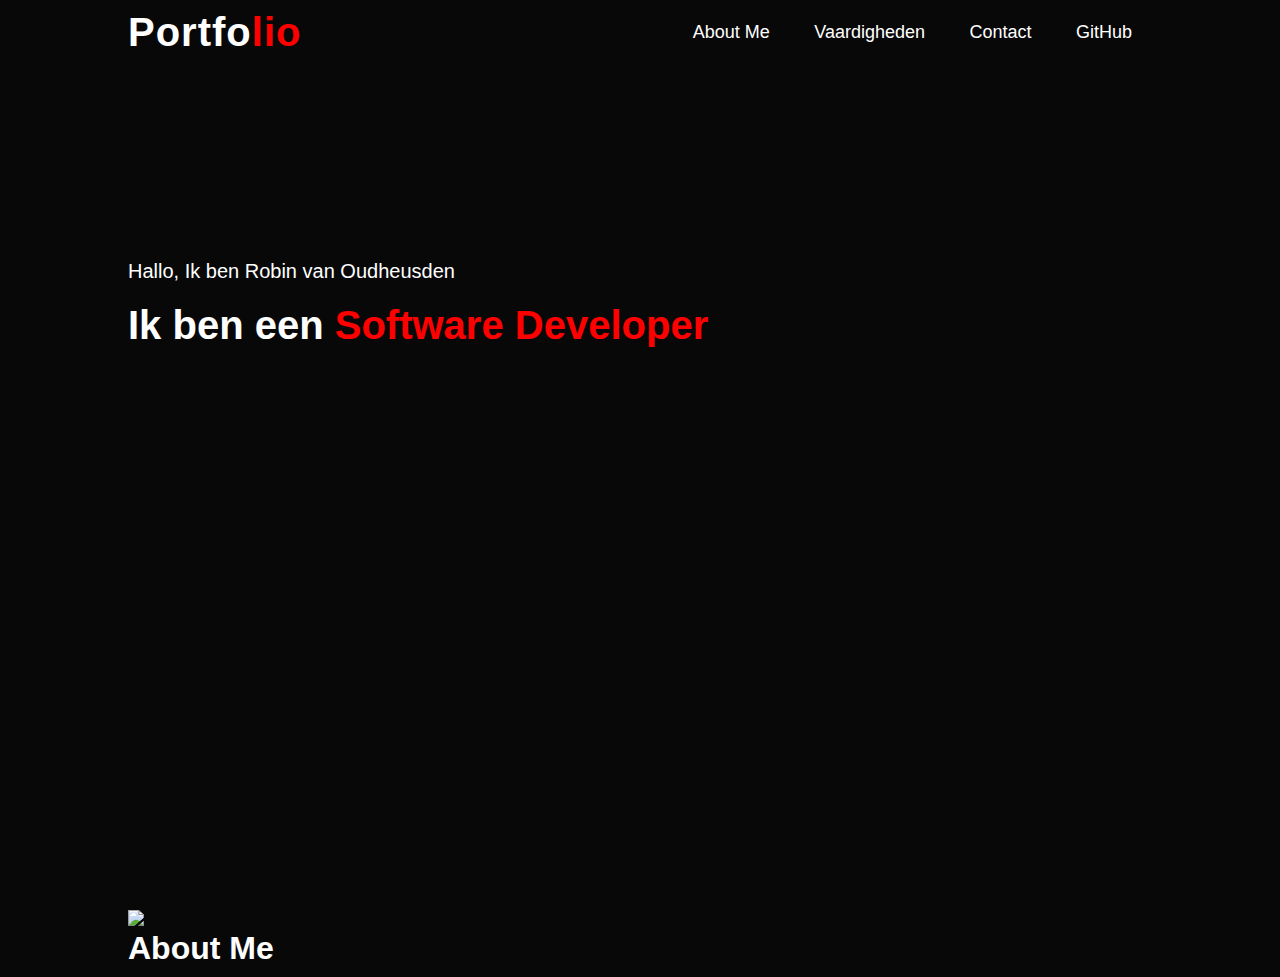
==== portfolio.html @ c9fe2cfe "Add files via upload" ====
<!DOCTYPE html>
<html lang="en">
<head>
    <meta charset="UTF-8">
    <meta http-equiv="X_UA-Compatible" content="IE=edge">
    <meta name="viewport" content="width=device-width, initial-scale=1.0">
    <title>Portfolio</title>
    <link rel="stylesheet" href="style.css">
</head>
<body>
   <div id="header">
        <div class="container">
            <nav>
                <h2 class="logo">Portfo<span>lio</span></h2>
                <ul>
                    <li><a href="#about">About Me</a></li>
                    <li><a href="#vaardigheid">Vaardigheden</a></li>
                    <li><a href="#contact">Contact</a></li>
                    <li><a href="https://github.com/RobinVanOudheusden" target="_blank">GitHub</a></li>
                </ul>
            </nav>
            <div class="header-text">
                <p>Hallo, Ik ben Robin van Oudheusden</p>
                <h1>Ik ben een <span>Software Developer</span></h1>
            </div>
        </div>
   </div>

   <div id="about">
    <div class="container">
        <div class="row">
            <div class="about-col-1">
                <img src="images/FotoGrijs_2_40.png">
            </div>
            <div class="about-col-2">
                <h1>About Me</h1>
            </div>
        </div>
    </div>
 </div> 
 
</body>
</html>
---- style.css ----
*{
    margin: 0;
    padding: 0;
    font-family: 'Poppins', sans-serif;
    box-sizing: border-box;
}
body{
    background: #080808;
    color: #fff;
}
#header{
    width: 100%;
    height: 100vh;
    background: url(images/portfolio.jpg);
    background-size: cover;
    background-position: center;
}
.container{
    padding: 10px 10%;
}
.logo{
    color: white;
    font-size: 40px;
    letter-spacing: 1px;
    cursor: pointer;
}
span{
    color:rgb(255, 0, 0);
}
nav{
    display: flex;
    align-items: center;
    justify-content: space-between;
    flex-wrap: wrap;
}
nav ul li{
    display: inline-block;
    list-style: none;
    margin: 10px 20px;
}
nav ul li a{
    color: #fff;
    text-decoration: none;
    font-size: 18px;
    position: relative;
}
nav ul li a::after{
    content: '';
    width: 0%;
    height: 3px;
    background: rgb(255, 0, 0);
    position: absolute;
    left: 0;
    bottom: -6px;
    transition: 0.5s;
}
nav ul li a:hover::after{
    width: 100%;
}
.header-text{
    margin-top: 20%;
    font-size: 20px;
}
.header-text h1{
    font-size: 40px;
    margin-top: 20px;
}
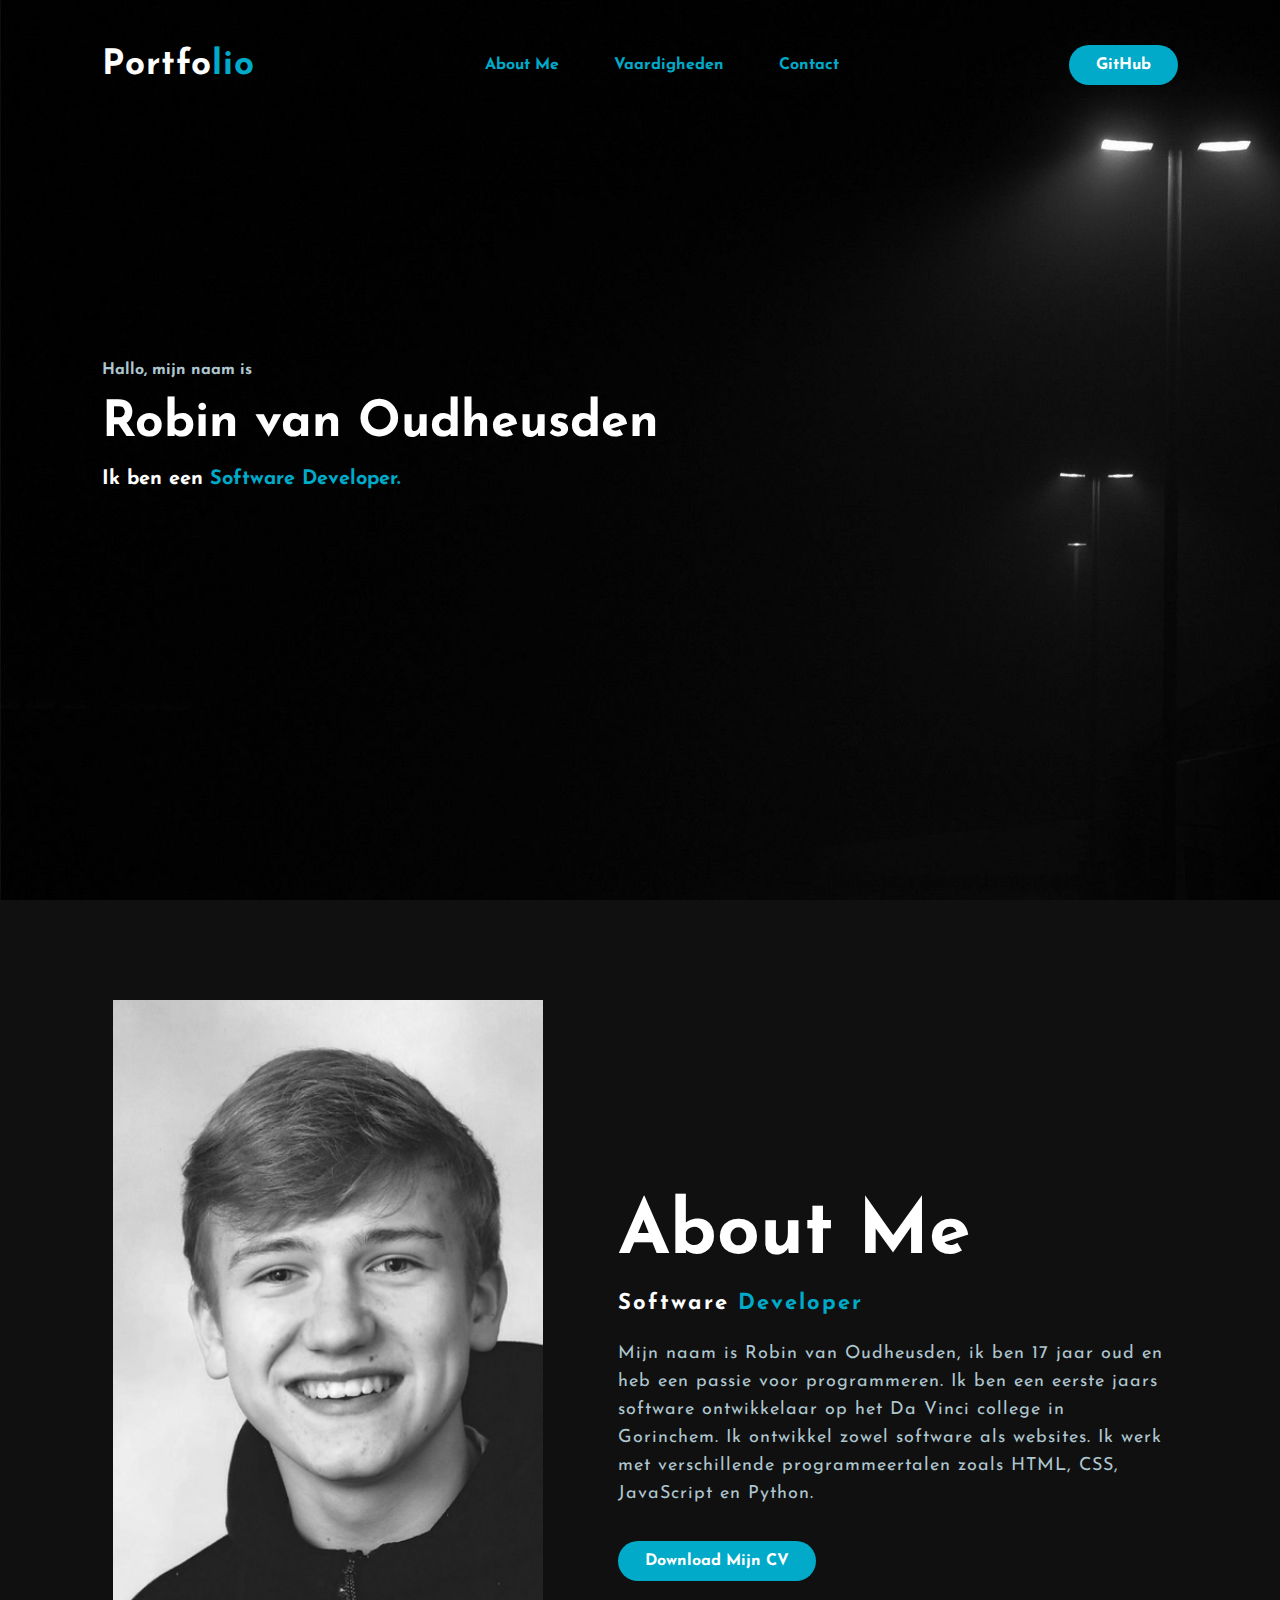
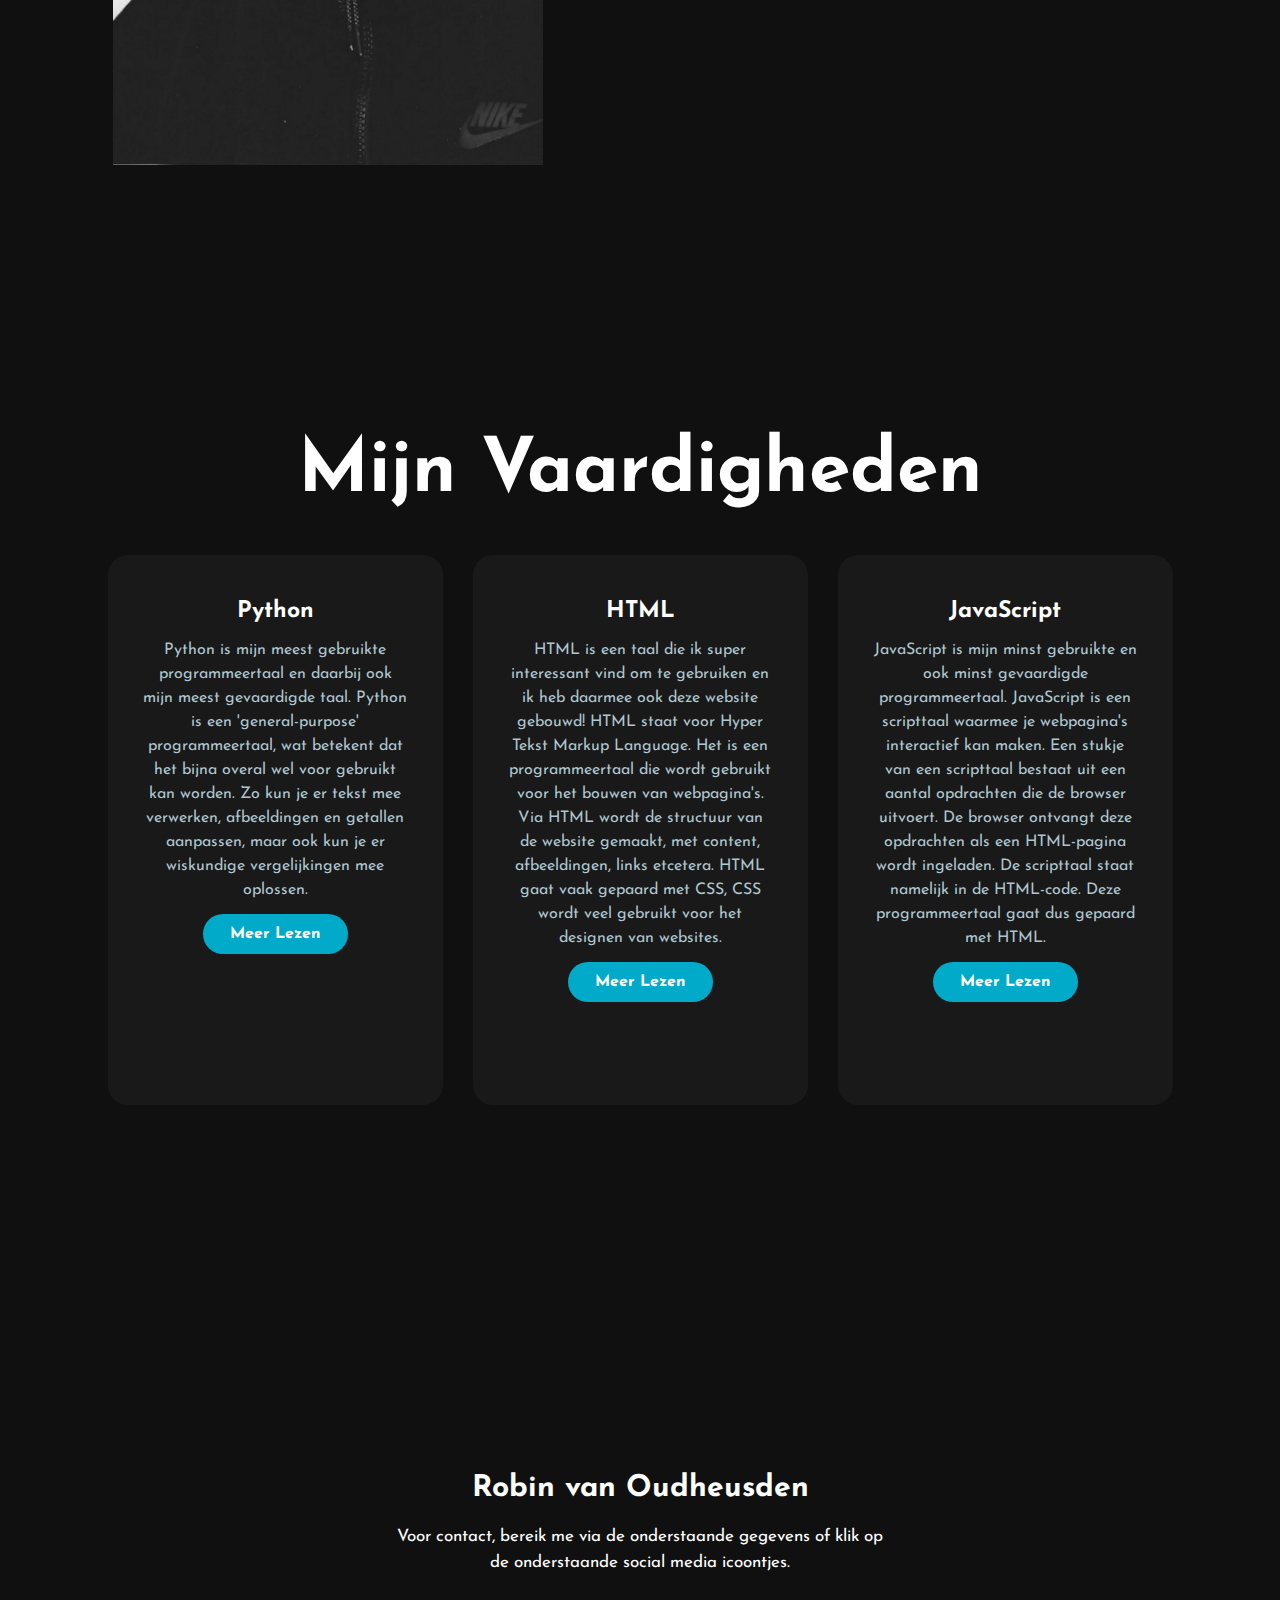
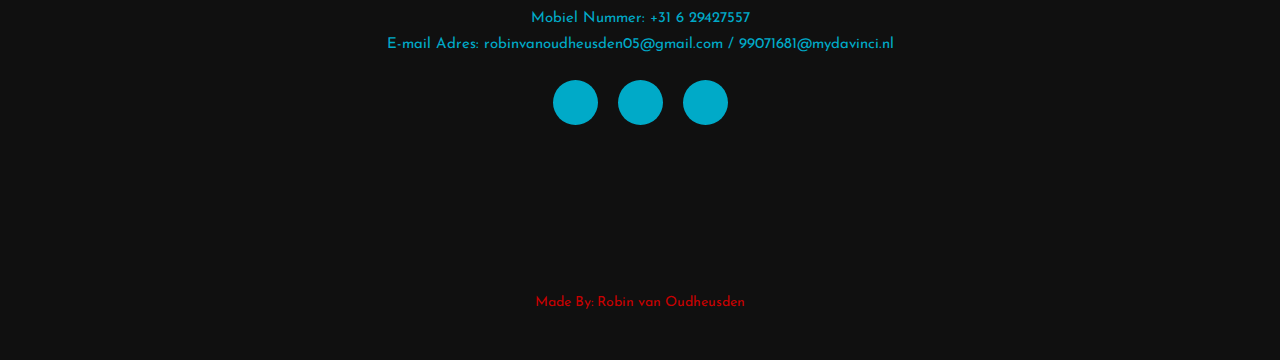
==== commit b651c37e: "Add files via upload" ====
--- a/portfolio.html
+++ b/portfolio.html
@@ -1,43 +1,106 @@
 <!DOCTYPE html>
-<html lang="en">
+<html lang="nl">
 <head>
-    <meta charset="UTF-8">
-    <meta http-equiv="X_UA-Compatible" content="IE=edge">
-    <meta name="viewport" content="width=device-width, initial-scale=1.0">
-    <title>Portfolio</title>
-    <link rel="stylesheet" href="style.css">
+    <title>Portfolio Website</title>
+    <link rel="stylesheet" href="styles.css">
+
+    <link rel="preconnect" href="https://fonts.gstatic.com">
+    <link href="https://fonts.googleapis.com/css2?family=Josefin+Sans:ital,wght@0,100;0,200;0,300;0,400;0,500;0,600;0,700;1,100;1,200;1,300;1,400;1,500;1,600;1,700&display=swap" rel="stylesheet">
+    <link rel="stylesheet" href="https://cdnjs.cloudflare.com/ajax/libs/font-awesome/6.3.0/css/all.min.css" integrity="sha512-SzlrxWUlpfuzQ+pcUCosxcglQRNAq/DZjVsC0lE40xsADsfeQoEypE+enwcOiGjk/bSuGGKHEyjSoQ1zVisanQ==" crossorigin="anonymous" referrerpolicy="no-referrer">
+    <!-- <link rel="stylesheet" media="screen and (max-width: 530px)" href="phone.css"> -->
+
 </head>
 <body>
-   <div id="header">
-        <div class="container">
+    <div class="row">
+        <div id="hero" class="col-xs-12 col-sm-12 col-md-12 col-lg-12">
             <nav>
                 <h2 class="logo">Portfo<span>lio</span></h2>
                 <ul>
-                    <li><a href="#about">About Me</a></li>
+                    <li><a href="#about-me">About Me</a></li>
                     <li><a href="#vaardigheid">Vaardigheden</a></li>
                     <li><a href="#contact">Contact</a></li>
-                    <li><a href="https://github.com/RobinVanOudheusden" target="_blank">GitHub</a></li>
                 </ul>
+                <a href="https://github.com/RobinVanOudheusden" class="btn">GitHub</a>
             </nav>
-            <div class="header-text">
-                <p>Hallo, Ik ben Robin van Oudheusden</p>
-                <h1>Ik ben een <span>Software Developer</span></h1>
-            </div>
-        </div>
-   </div>
-
-   <div id="about">
-    <div class="container">
-        <div class="row">
-            <div class="about-col-1">
-                <img src="images/FotoGrijs_2_40.png">
-            </div>
-            <div class="about-col-2">
-                <h1>About Me</h1>
+            
+            <div class="content">
+                <h4>Hallo, mijn naam is</h4>
+                <h1>Robin van Oudheusden</h1>
+                <h3>Ik ben een <span>Software Developer.</span></h3>
             </div>
         </div>
     </div>
- </div> 
- 
+
+    <div class="about">
+        <div class="main" id="about-me">
+            <img src="images/FotoGrijs_2_40.png">
+            <div class="about-text">
+                <h2>About Me</h2>
+                <h5>Software <span>Developer</span></h5>
+                <p>Mijn naam is Robin van Oudheusden, ik ben 17 jaar oud en heb een passie voor programmeren. Ik ben een eerste jaars software ontwikkelaar op het Da Vinci college in Gorinchem. Ik ontwikkel zowel software als websites. Ik werk met verschillende programmeertalen zoals HTML, CSS, JavaScript en Python.</p>
+                <a href="https://drive.google.com/uc?export=download&id=1_mvTPwCSgCW7BNnusvqypmENCeHFn1mH" class="btn2">Download Mijn CV</a>
+            </div> 
+        </div>
+    </div>
+
+
+    <div class="vaardigheden">
+        <div class="title" id="vaardigheid">
+            <h2>Mijn Vaardigheden</h2>
+        </div>
+
+        <div class="box">
+            <div class="card">
+                <i class="fa-brands fa-python"></i>
+                <h5>Python</h5>
+                <div class="pra">
+                    <p>Python is mijn meest gebruikte programmeertaal en daarbij ook mijn meest gevaardigde taal. Python is een 'general-purpose' programmeertaal, wat betekent dat het bijna overal wel voor gebruikt kan worden. Zo kun je er tekst mee verwerken, afbeeldingen en getallen aanpassen, maar ook kun je er wiskundige vergelijkingen mee oplossen.</p>
+                    
+                    <p style="text-align: center;">
+                        <a class="button" href="https://en.wikipedia.org/wiki/Python_(programming_language)">Meer Lezen</a>
+                    </p>
+                </div>
+            </div>
+
+            <div class="card">
+                <i class="fa-solid fa-code"></i>
+                <h5>HTML</h5>
+                <div class="pra">
+                    <p>HTML is een taal die ik super interessant vind om te gebruiken en ik heb daarmee ook deze website gebouwd! HTML staat voor Hyper Tekst Markup Language. Het is een programmeertaal die wordt gebruikt voor het bouwen van webpagina's. Via HTML wordt de structuur van de website gemaakt, met content, afbeeldingen, links etcetera. HTML gaat vaak gepaard met CSS, CSS wordt veel gebruikt voor het designen van websites.</p>
+                    
+                    <p style="text-align: center;">
+                        <a class="button" href="https://en.wikipedia.org/wiki/HTML">Meer Lezen</a>
+                    </p>
+                </div>
+            </div>
+
+            <div class="card">
+                <i class="fa-brands fa-square-js"></i>
+                <h5>JavaScript</h5>
+                <div class="pra">
+                    <p>JavaScript is mijn minst gebruikte en ook minst gevaardigde programmeertaal. JavaScript is een scripttaal waarmee je webpagina's interactief kan maken. Een stukje van een scripttaal bestaat uit een aantal opdrachten die de browser uitvoert. De browser ontvangt deze opdrachten als een HTML-pagina wordt ingeladen. De scripttaal staat namelijk in de HTML-code. Deze programmeertaal gaat dus gepaard met HTML.</p>
+                    
+                    <p style="text-align: center;">
+                        <a class="button" href="https://en.wikipedia.org/wiki/JavaScript">Meer Lezen</a>
+                    </p>
+                </div>
+            </div>
+        </div>
+    </div>
+
+
+    <footer id="contact">
+        <p>Robin van Oudheusden</p>
+        <p>Voor contact, bereik me via de onderstaande gegevens of klik op de onderstaande social media icoontjes.</p>
+        <p><i class="fa-solid fa-phone"></i> Mobiel Nummer: +31 6 29427557</p>
+        <p><i class="fa-solid fa-envelope"></i> E-mail Adres: robinvanoudheusden05@gmail.com / 99071681@mydavinci.nl</p>
+        <div class="social">
+            <a href="https://nl.linkedin.com/in/robin-van-oudheusden-19582a229?trk=people-guest_people_search-card"><i class="fa-brands fa-linkedin"></i></a>
+            <a href="https://www.instagram.com/robin_0183/"><i class="fa-brands fa-instagram"></i></a>
+            <a href="https://www.facebook.com/profile.php?id=100069552884426"><i class="fa-brands fa-facebook"></i></a>
+        </div>
+        <p class="end">Made By: Robin van Oudheusden</p>
+    </footer>
+
 </body>
 </html>--- a/styles.css
+++ b/styles.css
@@ -0,0 +1,304 @@
+html{
+    scroll-behavior: smooth;
+}
+*{
+    margin: 0;
+    padding: 0;
+    font-family: 'Josefin Sans', sans-serif;
+    box-sizing: border-box;
+}
+#hero{
+    height: 100vh;
+    width: 100%;
+    background-image: url(../images/portfolio.jpg);
+    background-size: cover;
+}
+nav{
+    display: flex;
+    align-items: center;
+    justify-content: space-between;
+    padding-top: 45px;
+    padding-left: 8%;
+    padding-right: 8%;
+}
+.logo{
+    color: white;
+    font-size: 35px;
+    letter-spacing: 1px;
+    cursor: pointer;
+}
+span{
+    color:rgb(0, 170, 200);
+}
+nav ul li{
+    list-style-type: none;
+    display: inline-block;
+    padding: 10px 25px;
+}
+nav ul li a{
+    color: rgb(0, 170, 200);
+    text-decoration: none;
+    font-weight: bold;
+    text-transform: capitalize;
+}
+nav ul li a:hover{
+    color: white;
+    transition: .4s;
+}
+.btn{
+    background-color: rgb(0, 170, 200);
+    color: rgb(255, 255, 255);
+    text-decoration: none;
+    border: 2px solid transparent;
+    font-weight: bold;
+    padding: 10px 25px;
+    border-radius: 30px;
+    transition: .4s;
+}
+.btn:hover{
+    transform: scale(1.2);
+}
+.content{
+    position: absolute;
+    top: 50%;
+    left: 8%;
+    transform: translateY(-50%);
+}
+h1{
+    color: white;
+    margin: 20px 0 20px;
+    font-size: 50px;
+}
+h3{
+    color: white;
+    margin-bottom: 50px;
+    font-size: 20px;
+}
+h4{
+    color: #aec6cf;
+}
+
+.about{
+    width: 100%;
+    padding: 100px 0px;
+    background-color: #101010;
+}
+.about img{
+    height: auto;
+    width: 430px;
+}
+.about-text{
+    width: 550px;
+}
+.main{
+    width: 1130px;
+    max-width: 95%;
+    margin: 0 auto;
+    display: flex;
+    align-items: center;
+    justify-content: space-around;
+}
+.about-text h2{
+    color: white;
+    font-size: 75px;
+    text-transform: capitalize;
+    margin-bottom: 20px;
+}
+.about-text h5{
+    color: white;
+    letter-spacing: 2px;
+    font-size: 22px;
+    margin-bottom: 25px;
+    text-transform: capitalize;
+}
+.about-text p{
+    color: #aec6cf;
+    letter-spacing: 1px;
+    line-height: 28px;
+    font-size: 18px;
+    margin-bottom: 45px;
+}
+.btn2{
+    background-color: rgb(0, 170, 200);
+    color: rgb(255, 255, 255);
+    text-decoration: none;
+    border: 2px solid transparent;
+    font-weight: bold;
+    padding: 10px 25px;
+    border-radius: 30px;
+    transition: .4s;
+}
+.btn2:hover{
+    background-color: transparent;
+    border: 2px solid rgb(0, 170, 200);
+    cursor: pointer;
+}
+
+.vaardigheden{
+    background: #101010;
+    width: 100%;
+    padding: 140px 0px;
+}
+.title h2{
+    color: white;
+    font-size: 75px;
+    width: 1130px;
+    margin: 30px auto;
+    text-align: center;
+}
+.box{
+    display: flex;
+    justify-content: center;
+    align-items: center;
+    min-height: 400px;
+}
+.card{
+    height: 550px;
+    width: 335px;
+    padding: 20px 35px;
+    background: #191919;
+    border-radius: 20px;
+    margin: 15px;
+    position: relative;
+    overflow: hidden;
+    text-align: center;
+}
+.card i{
+    font-size: 50px;
+    display: block;
+    text-align: center;
+    margin: 25px 0px;
+    color: rgb(0, 170, 200);
+}
+h5{
+    color: white;
+    font-size: 23px;
+    margin-bottom: 15px;
+}
+.pra p{
+    color: #aec6cf;
+    font-size: 16px;
+    line-height: 24px;
+    margin-bottom: 20px;
+}
+.card .button{
+    background-color: rgb(0, 170, 200);
+    color: rgb(255, 255, 255);
+    text-decoration: none;
+    border: 2px solid transparent;
+    font-weight: bold;
+    padding: 10px 25px;
+    border-radius: 30px;
+    transition: .4s;
+}
+.card .button:hover{
+    background-color: transparent;
+    border: 2px solid rgb(0, 170, 200);
+    cursor: pointer;
+}
+footer{
+    position: relative;
+    width: 100%;
+    height: 700px;
+    background: #101010;
+    display: flex;
+    flex-direction: column;
+    align-items: center;
+    justify-content: center;
+}
+footer p:nth-child(1){
+    font-size: 30px;
+    color: white;
+    margin-bottom: 20px;
+    font-weight: bold;
+}
+footer p:nth-child(2){
+    font-size: 17px;
+    color: white;
+    width: 500px;
+    text-align: center;
+    line-height: 26px;
+    margin-bottom: 30px;
+}
+footer p:nth-child(3){
+    font-size: 15px;
+    color: rgb(0, 170, 200);
+    width: 500px;
+    text-align: center;
+    line-height: 26px;
+}
+footer p:nth-child(4){
+    font-size: 15px;
+    color: rgb(0, 170, 200);
+    width: 700px;
+    text-align: center;
+    line-height: 26px;
+}
+.social{
+    display: flex;
+}
+.social a{
+    width: 45px;
+    height: 45px;
+    display: flex;
+    align-items: center;
+    justify-content: center;
+    background: rgb(0, 170, 200);
+    border-radius: 50%;
+    margin: 22px 10px;
+    color: white;
+    text-decoration: none;
+    font-size: 20px;
+}
+.social a:hover{
+    transform: scale(1.3);
+    transition: .4s;
+}
+.end{
+    position: absolute;
+    color: rgb(200, 0, 0);
+    bottom: 50px;
+    font-size: 14px;
+}
+
+
+[class*="col-"] {
+  width: 100%;
+}
+
+/* For mobile phones: */
+[class*="col-"] {
+    width: 100%;
+  }
+  
+  @media only screen and (min-width: 600px) {
+    /* For tablets: */
+    .col-s-1 {width: 8.33%;}
+    .col-s-2 {width: 16.66%;}
+    .col-s-3 {width: 25%;}
+    .col-s-4 {width: 33.33%;}
+    .col-s-5 {width: 41.66%;}
+    .col-s-6 {width: 50%;}
+    .col-s-7 {width: 58.33%;}
+    .col-s-8 {width: 66.66%;}
+    .col-s-9 {width: 75%;}
+    .col-s-10 {width: 83.33%;}
+    .col-s-11 {width: 91.66%;}
+    .col-s-12 {width: 100%;}
+  }
+  
+  @media only screen and (min-width: 768px) {
+    /* For desktop: */
+    .col-1 {width: 8.33%;}
+    .col-2 {width: 16.66%;}
+    .col-3 {width: 25%;}
+    .col-4 {width: 33.33%;}
+    .col-5 {width: 41.66%;}
+    .col-6 {width: 50%;}
+    .col-7 {width: 58.33%;}
+    .col-8 {width: 66.66%;}
+    .col-9 {width: 75%;}
+    .col-10 {width: 83.33%;}
+    .col-11 {width: 91.66%;}
+    .col-12 {width: 100%;}
+  }